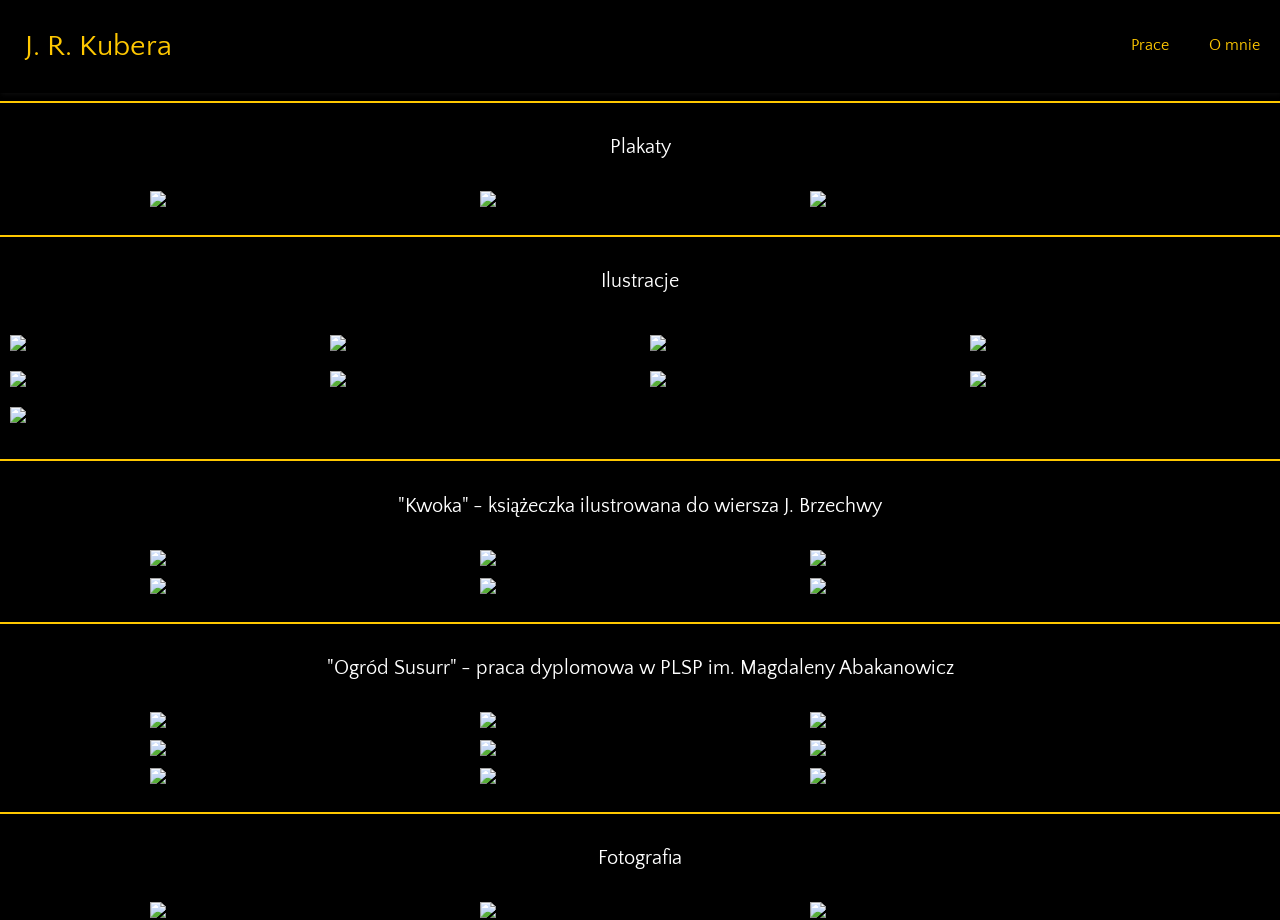
==== index.html @ 3f0de629 "Add files via upload" ====
<!DOCTYPE html>
<html>
    <head>
        <meta charset="utf-8">
        <meta http-equiv="X-UA-Compatible" content="IE=edge">
        <title>J. Kubera portfolio</title>
        <meta name="description" content="">
        <meta name="viewport" content="width=device-width, initial-scale=1">
        <link rel="stylesheet" href="styles.css">
    </head>
    <body>
        <div class="nav-bar">
            <p class="logo">J. R. Kubera</p>
            <input class="side-menu" type="checkbox" id="side-menu"/><label class="hamb" for="side-menu"><span class="hamb-line">☰</span></label>
            <nav class="nav"><ul class="menu"><li><a href="index.html">Prace</a></li><li><a href="o-mnie.html">O mnie</a></li></nav>
        </div>

        <hr width="100%" size="2" color="#ffc800">

<div class="section">
    <div class="section-card"><p class="section-t" id="section-1">Plakaty</p></div>
<div class="flexbox">
    <img class="imgstyles" src="images/J_Kubera_pgr-plakat.jpg" data-zoom-image>
    <img class="imgstyles" src="images/Justyna Kubera 3A - Plakat.jpg" data-zoom-image>
    <img class="imgstyles" src="images/Justyna Kubera 4A - przejścia.jpg" data-zoom-image>
</div>
</div>
</br>
<hr width="100%" size="2" color="#ffc800">
<div class="section">
    <div class="section-card"><p class="section-t" id="section-2">Ilustracje</p></div>

<div class="grid" data-isotope='{ "itemSelector": ".grid-item", "getSortData": { "name": ".name", "category": "[data-category]" }, "masonry": { "columnWidth": ".grid-sizer" } }'>
    <div class="grid-sizer"></div>
    <img class="grid-item" src="images/7. wishtree.png" data-zoom-image>
    <img class="grid-item" src="images/8. Mira reading.png" data-zoom-image>
    <img class="grid-item" src="images/10. a spoonful of dragon.png" data-zoom-image>
    <img class="grid-item" src="images/4. bear your freedom.jpg" data-zoom-image>
    <img class="grid-item" src="images/9. sky.png" data-zoom-image>
    <img class="grid-item" src="images/1. fox.png" data-zoom-image>
    <img class="grid-item" src="images/2. ScanImage001.jpg" data-zoom-image>
    <!-- <img class="grid-item" src="images/3 .ScanImage002.jpg" data-zoom-image> -->
    <img class="grid-item" src="images/6. abandoned armor.png" data-zoom-image>
    <img class="grid-item" src="images/5. olm.png" data-zoom-image>
</div>
<div class="flexbox">

</div>
</div>

</br>
<hr width="100%" size="2" color="#ffc800">
<div class="section">
    <div class="section-card"><p class="section-t" id="section-3">"Kwoka" - książeczka ilustrowana do wiersza J. Brzechwy</p></div>
<div class="flexbox">
    <img class="imgstyles" src="images/strony1-2.png" data-zoom-image>
    <img class="imgstyles" src="images/strony3-4.png" data-zoom-image>
    <img class="imgstyles" src="images/strony5-6 .png" data-zoom-image>
    <img class="imgstyles" src="images/strony7-8.png" data-zoom-image>
    <img class="imgstyles" src="images/strony9-10.png" data-zoom-image>
    <img class="imgstyles" src="images/strony11-12.png" data-zoom-image>
</div>
</br>
<hr width="100%" size="2" color="#ffc800">
<div class="section">
    <div class="section-card"><p class="section-t" id="section-4">"Ogród Susurr" - praca dyplomowa w PLSP im. Magdaleny Abakanowicz</p></div>
<div class="flexbox">
    <img class="imgstyles" src="images/okładka.jpg" data-zoom-image>
    <img class="imgstyles" src="images/Justyna Kubera 5A - Ogród Susurr - tekst11.jpg" data-zoom-image>
    <img class="imgstyles" src="images/Justyna Kubera 5A - Ogród Susurr - tekst13.jpg" data-zoom-image>
    <img class="imgstyles" src="images/Justyna Kubera 5A - Ogród Susurr - tekst14.jpg" data-zoom-image>
    <img class="imgstyles" src="images/Justyna Kubera 5A - Ogród Susurr - tekst15.jpg" data-zoom-image>
    <img class="imgstyles" src="images/Justyna Kubera 5A - Ogród Susurr - tekst24.jpg" data-zoom-image>
    <img class="imgstyles" src="images/Justyna Kubera 5A - Ogród Susurr - tekst38.jpg" data-zoom-image>
    <img class="imgstyles" src="images/Justyna Kubera 5A - Ogród Susurr - tekst39.jpg" data-zoom-image>
    <img class="imgstyles" src="images/wklejka.jpg" data-zoom-image>
</div>
</br>
<hr width="100%" size="2" color="#ffc800">
<div class="section">
    <div class="section-card"><p class="section-t" id="section-5">Fotografia</p></div>
<div class="flexbox" >
    <img class="imgstyles" src="images/1. DSC_0032.jpg" data-zoom-image>
    <img class="imgstyles" src="images/2. 20260319_125252_n2.jpg" data-zoom-image>
    <img class="imgstyles" src="images/3. 20260409_114110_n6.jpg" data-zoom-image>
    <!-- <img class="imgstyles" src="images/4. DSC_0002_c5.jpg" data-zoom-image> -->
    <!-- <img class="grid-item" src="images/5. 20260319_095130_c4-3.jpg" data-zoom-image>
    <img class="grid-item" src="images/6. 20260410_213228_c7-3.jpg" data-zoom-image>
    <img class="grid-item" src="images/7. 20260410_213252_c8-3.jpg" data-zoom-image>
    <img class="grid-item" src="images/8. 20260410_213713_c9-3.jpg" data-zoom-image> -->
</div>

</div>



<script src="image-zoom.js"></script>
<script src="isotpoe.js"></script>
<script src="masonary.js"></script>

    </body>
</html>
---- styles.css ----
@import url('https://fonts.googleapis.com/css2?family=Quattrocento+Sans:ital,wght@0,400;0,700;1,400;1,700&display=swap');

html body * {
  box-sizing: border-box;
  font-family: Quattrocento Sans;
}

body {
    margin: 0;
    padding: 0;
    background-color: #000000
}

.flexbox{
    display: flex;
    justify-content: center;
    gap: 10px;
    flex-wrap: wrap;
    width: 100vw;
}

.grid-sizer {
 width: 25%;
}


.grid-item {
    width: 25%;
    padding: 10px;
}


.imgstyles {
    height: auto;
    object-fit: fill;
    width: 25%;
    margin-bottom: 2px;
}

.flexbox img:hover {
    transform: scale(1.02);
}

.grid img:hover {
    transform: scale(1.02);
}

/* Category bars */

.section-card {
    padding: 3px 10px;
    width: 100%;
    background-color: #000000;
    margin-bottom: 10px;
    margin-top: 10px;
}

.section-t{
    text-align: center;
    font-size: 20px;
    color: #ffffff;
    background-color: ##000000;
}

/* nagivation bar */

.nav-bar {
    background-color:  #000000;
    box-shadow: 1px 1px 5px 0px #0f0f0f;
    position: relative;
    top: 0;
    width: 100%;

}

.nav{
    width: 100%;
    height: 100%;
    position: relative;
    background-color: #050505;
    overflow: hidden;
    z-index: 2;

}
.menu a{
    display: block;
    padding: 20px;
    color: #ffc800;
    text-decoration: none;
}
.menu a:hover{
    background-color: #000000
}

.nav{
    max-height: 0;
    transition: max-height .5s ease-out;
}


ul{
    list-style: none;
}

.logo {
    display: inline-block;
    color: #ffc800;
    font-size: 30px;
    margin-left: 25px;
}

.hamb{
    cursor: pointer;
    float: right;
    padding: 40px 20px;
}/* Style label tag */

.hamb-line {
    background: #ffc800;
    display: block;
    height: 2px;
    position: relative;
    width: 24px;

} /* Style span tag */

.hamb-line::before,
.hamb-line::after{
    background: #ffc800;
    content: '';
    display: block;
    height: 100%;
    position: absolute;
    transition: all .2s ease-out;
    width: 100%;
}
.hamb-line::before{
    top: 5px;
}
.hamb-line::after{
    top: -5px;
}

.side-menu {
    display: none;
}

/* Toggle menu icon */
.side-menu:checked ~ nav{
    max-height: 100%;
}

.side-menu:checked ~ .hamb .hamb-line {
    background: transparent;
}

.side-menu:checked ~ .hamb .hamb-line::before {
    transform: rotate(-45deg);
    top:0;
}

.side-menu:checked ~ .hamb .hamb-line::after {
    transform: rotate(45deg);
    top:0;
}


/* On me section styling */

.biz-card {
    background-color: #000000;
    overflow: auto;
    padding: 10px;
}

.biz-card-photo {
    float: left;
    margin: 2px;
    margin-right: 30px;
    height: auto;
    object-fit: fill;
    width: 35%;
}

.biz-card p {
    margin: 0px;
    font-size: 15px;
    color: #ffffff;
    background-color: #000000;
    text-indent: 0px;
}

.t-container {
    padding: 10px;
    background-color: #000000;
}

.t-container h3 {
    color:#ffffff;
    font-size: 25px;
    margin: 0px;
    background-color: #000000;
}

.biz-card h4 {
    color:#ffffff;
    font-size: 15px;
    margin: 0px;
    background-color: #000000;
}

/* media checks, code stuff */

@media (min-width: 768px) {
    .nav{
        max-height: none;
        top: 0;
        position: relative;
        float: right;
        width: fit-content;
        background-color: transparent;
    }
    .menu li{
        float: left;
    }
    .menu a:hover{
        background-color: transparent;
        color: #ffea9e

    }

    .hamb{
        display: none;
    }
}


@media screen and (max-width: 768px) {
    .grid { display: block
    }

   .grid-item {
    width: 100%;
    height: auto;
}
    .imgstyles {
        width: 100%;
    }

    .left {float:none}
    .right{float:none}

    .flexbox {
        display: block;
        width: 100%;
    }
} 

/* data for zoom js */

[data-zoom-backdrop] {
	position: fixed;
	top: 0;
	left: 0;
	width: 100vw;
	height: 100vh;
	z-index: 900;
	background-color: rgba(255, 255, 255, 1);
	opacity: 0;
	transition: opacity 400ms ease;
	pointer-events: none;
}

[data-zoom-backdrop='active'] {
	opacity: 1;
	pointer-events: auto;
}

[data-zoom-image] {
	position: relative;
	z-index: 800;
	transform: none;
	transition: transform 400ms ease;
	cursor: zoom-in;
}

[data-zoom-image='active'] {
	z-index: 1000;
	cursor: zoom-out;
}
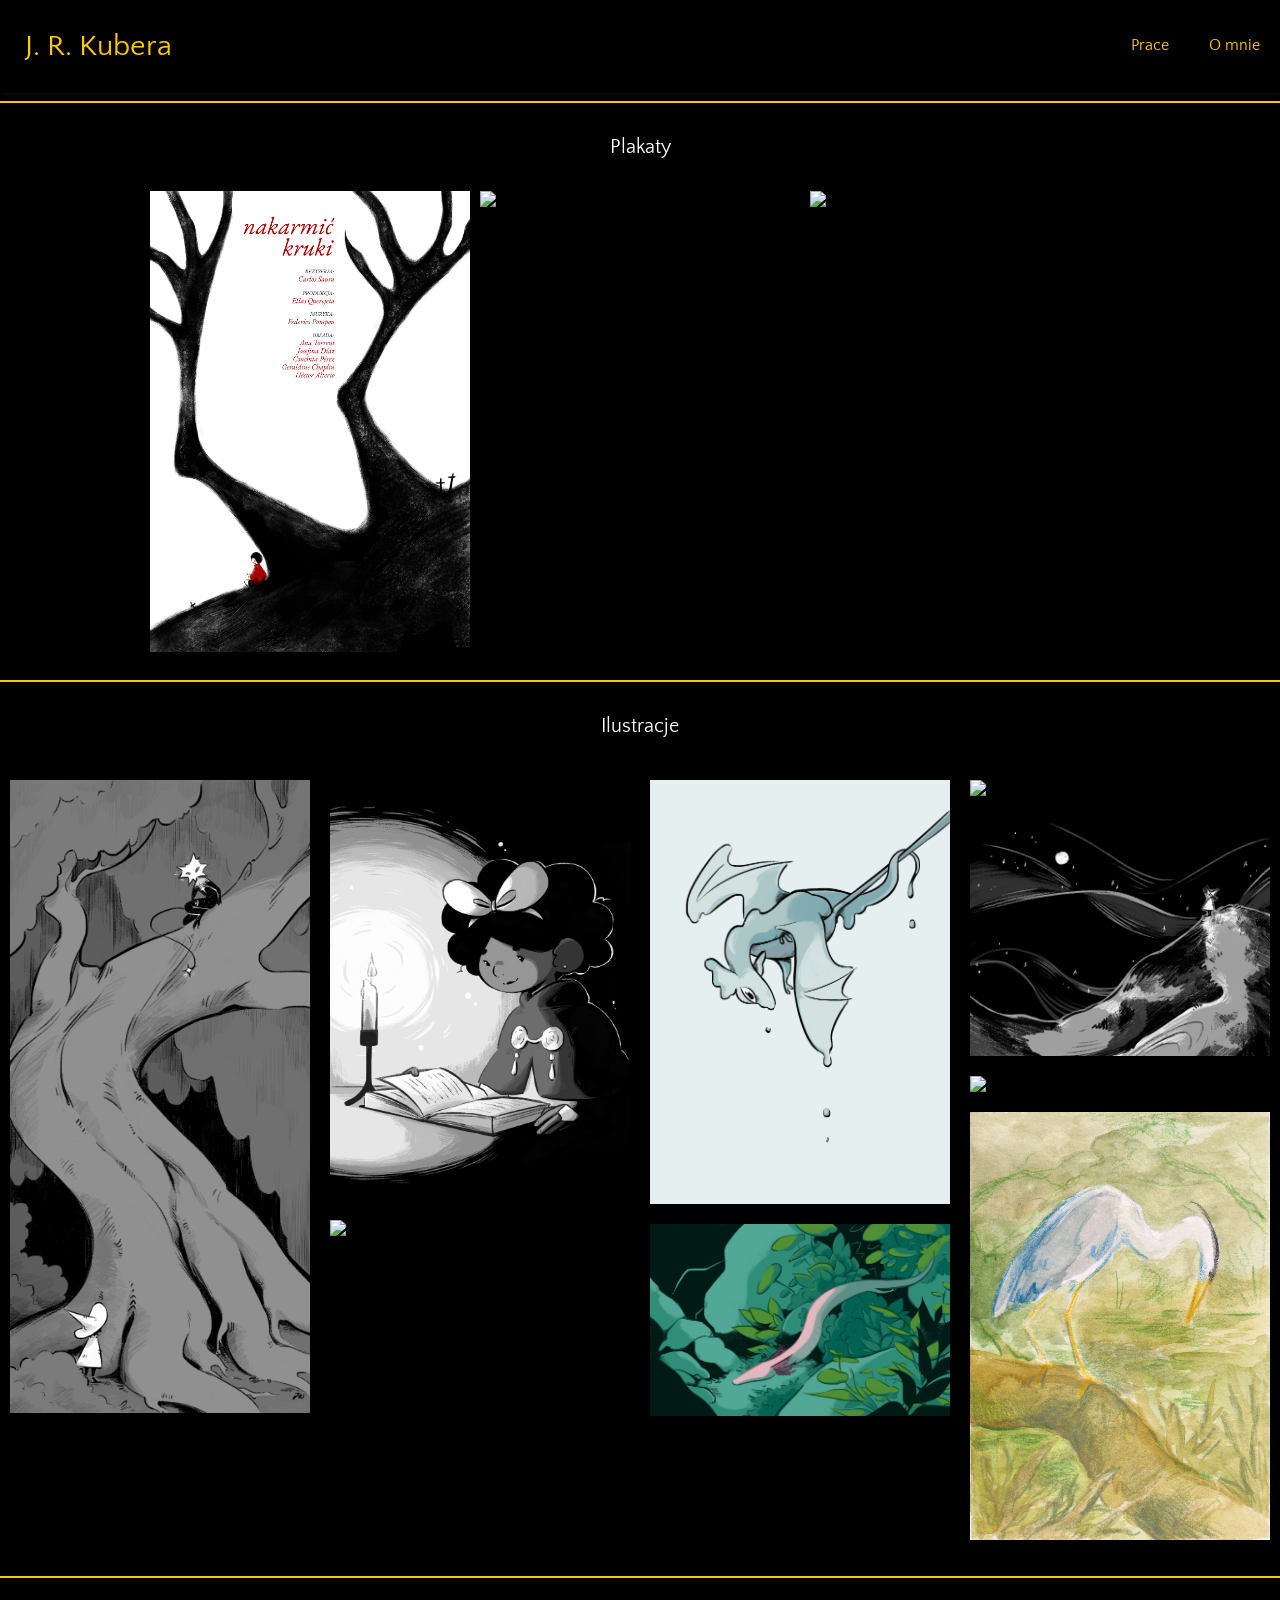
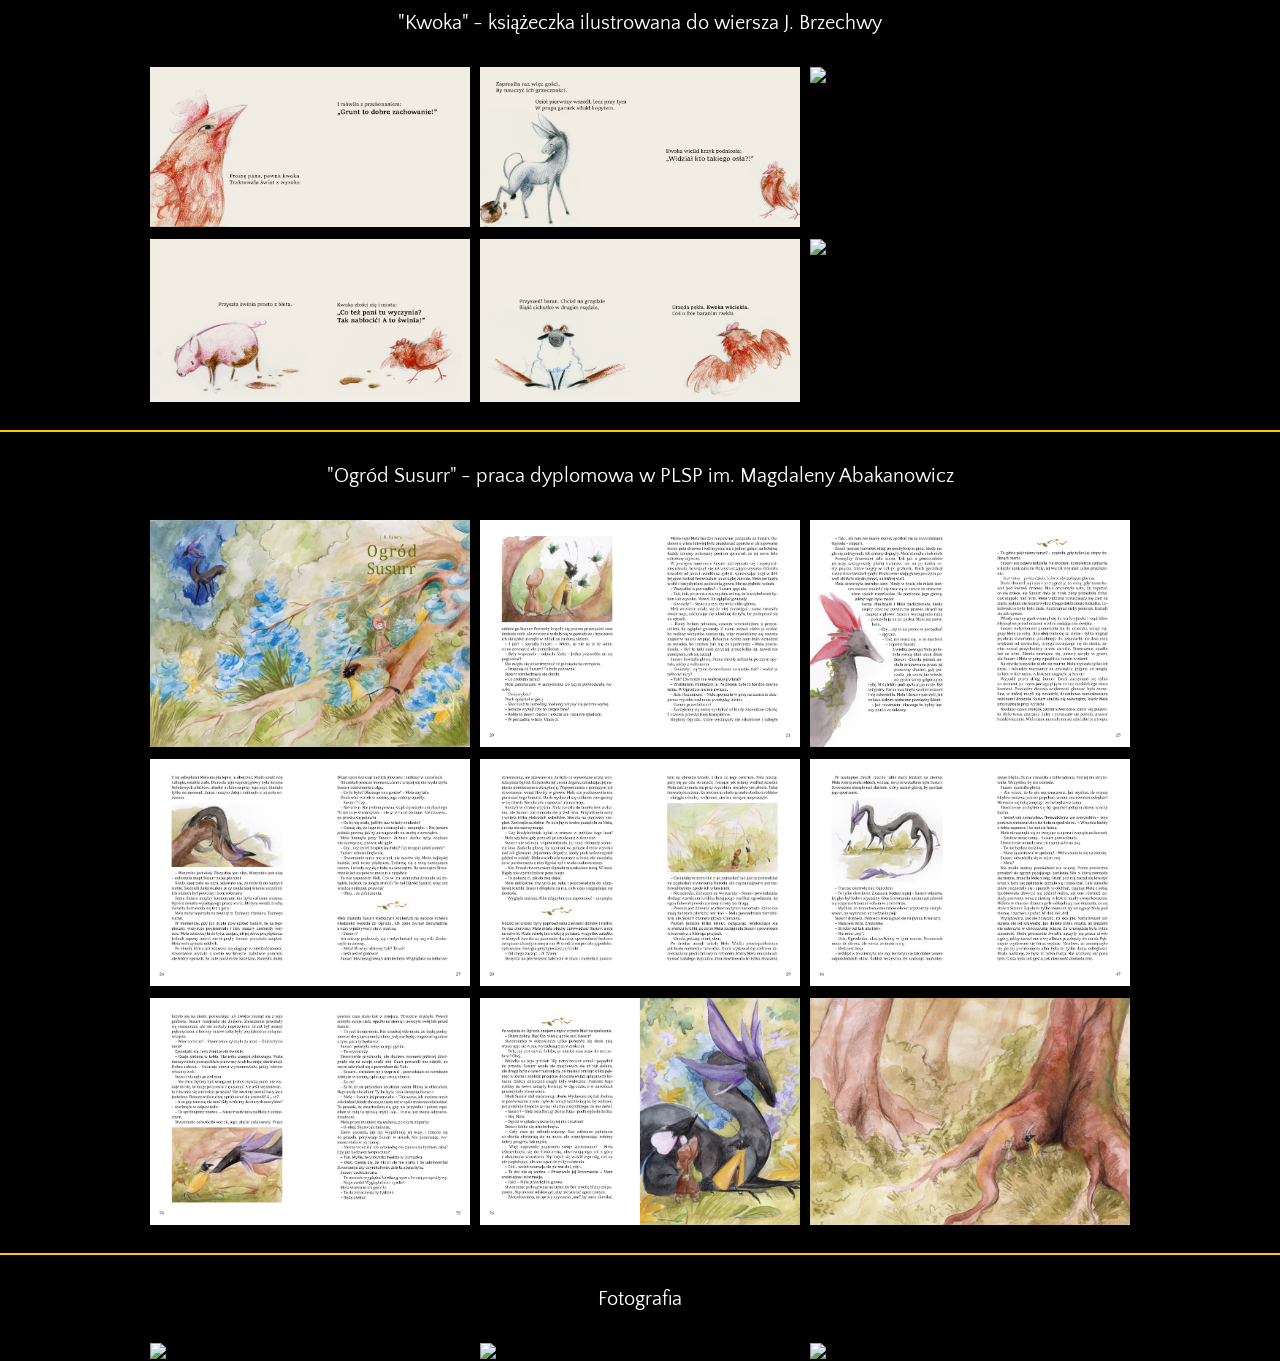
==== commit 87448f72: "Update index.html" ====
--- a/index.html
+++ b/index.html
@@ -20,9 +20,9 @@
 <div class="section">
     <div class="section-card"><p class="section-t" id="section-1">Plakaty</p></div>
 <div class="flexbox">
-    <img class="imgstyles" src="images/J_Kubera_pgr-plakat.jpg" data-zoom-image>
-    <img class="imgstyles" src="images/Justyna Kubera 3A - Plakat.jpg" data-zoom-image>
-    <img class="imgstyles" src="images/Justyna Kubera 4A - przejścia.jpg" data-zoom-image>
+    <img class="imgstyles" src="J_Kubera_pgr-plakat.jpg" data-zoom-image>
+    <img class="imgstyles" src="Justyna Kubera 3A - Plakat.jpg" data-zoom-image>
+    <img class="imgstyles" src="Justyna Kubera 4A - przejścia.jpg" data-zoom-image>
 </div>
 </div>
 </br>
@@ -32,16 +32,16 @@
 
 <div class="grid" data-isotope='{ "itemSelector": ".grid-item", "getSortData": { "name": ".name", "category": "[data-category]" }, "masonry": { "columnWidth": ".grid-sizer" } }'>
     <div class="grid-sizer"></div>
-    <img class="grid-item" src="images/7. wishtree.png" data-zoom-image>
-    <img class="grid-item" src="images/8. Mira reading.png" data-zoom-image>
-    <img class="grid-item" src="images/10. a spoonful of dragon.png" data-zoom-image>
-    <img class="grid-item" src="images/4. bear your freedom.jpg" data-zoom-image>
-    <img class="grid-item" src="images/9. sky.png" data-zoom-image>
-    <img class="grid-item" src="images/1. fox.png" data-zoom-image>
-    <img class="grid-item" src="images/2. ScanImage001.jpg" data-zoom-image>
-    <!-- <img class="grid-item" src="images/3 .ScanImage002.jpg" data-zoom-image> -->
-    <img class="grid-item" src="images/6. abandoned armor.png" data-zoom-image>
-    <img class="grid-item" src="images/5. olm.png" data-zoom-image>
+    <img class="grid-item" src="7. wishtree.png" data-zoom-image>
+    <img class="grid-item" src="8. Mira reading.png" data-zoom-image>
+    <img class="grid-item" src="10. a spoonful of dragon.png" data-zoom-image>
+    <img class="grid-item" src="4. bear your freedom.jpg" data-zoom-image>
+    <img class="grid-item" src="9. sky.png" data-zoom-image>
+    <img class="grid-item" src="1. fox.png" data-zoom-image>
+    <img class="grid-item" src="2. ScanImage001.jpg" data-zoom-image>
+    <!-- <img class="grid-item" src="3 .ScanImage002.jpg" data-zoom-image> -->
+    <img class="grid-item" src="6. abandoned armor.png" data-zoom-image>
+    <img class="grid-item" src="5. olm.png" data-zoom-image>
 </div>
 <div class="flexbox">
 
@@ -53,41 +53,41 @@
 <div class="section">
     <div class="section-card"><p class="section-t" id="section-3">"Kwoka" - książeczka ilustrowana do wiersza J. Brzechwy</p></div>
 <div class="flexbox">
-    <img class="imgstyles" src="images/strony1-2.png" data-zoom-image>
-    <img class="imgstyles" src="images/strony3-4.png" data-zoom-image>
-    <img class="imgstyles" src="images/strony5-6 .png" data-zoom-image>
-    <img class="imgstyles" src="images/strony7-8.png" data-zoom-image>
-    <img class="imgstyles" src="images/strony9-10.png" data-zoom-image>
-    <img class="imgstyles" src="images/strony11-12.png" data-zoom-image>
+    <img class="imgstyles" src="strony1-2.png" data-zoom-image>
+    <img class="imgstyles" src="strony3-4.png" data-zoom-image>
+    <img class="imgstyles" src="strony5-6 .png" data-zoom-image>
+    <img class="imgstyles" src="strony7-8.png" data-zoom-image>
+    <img class="imgstyles" src="strony9-10.png" data-zoom-image>
+    <img class="imgstyles" src="strony11-12.png" data-zoom-image>
 </div>
 </br>
 <hr width="100%" size="2" color="#ffc800">
 <div class="section">
     <div class="section-card"><p class="section-t" id="section-4">"Ogród Susurr" - praca dyplomowa w PLSP im. Magdaleny Abakanowicz</p></div>
 <div class="flexbox">
-    <img class="imgstyles" src="images/okładka.jpg" data-zoom-image>
-    <img class="imgstyles" src="images/Justyna Kubera 5A - Ogród Susurr - tekst11.jpg" data-zoom-image>
-    <img class="imgstyles" src="images/Justyna Kubera 5A - Ogród Susurr - tekst13.jpg" data-zoom-image>
-    <img class="imgstyles" src="images/Justyna Kubera 5A - Ogród Susurr - tekst14.jpg" data-zoom-image>
-    <img class="imgstyles" src="images/Justyna Kubera 5A - Ogród Susurr - tekst15.jpg" data-zoom-image>
-    <img class="imgstyles" src="images/Justyna Kubera 5A - Ogród Susurr - tekst24.jpg" data-zoom-image>
-    <img class="imgstyles" src="images/Justyna Kubera 5A - Ogród Susurr - tekst38.jpg" data-zoom-image>
-    <img class="imgstyles" src="images/Justyna Kubera 5A - Ogród Susurr - tekst39.jpg" data-zoom-image>
-    <img class="imgstyles" src="images/wklejka.jpg" data-zoom-image>
+    <img class="imgstyles" src="okładka.jpg" data-zoom-image>
+    <img class="imgstyles" src="Justyna Kubera 5A - Ogród Susurr - tekst11.jpg" data-zoom-image>
+    <img class="imgstyles" src="Justyna Kubera 5A - Ogród Susurr - tekst13.jpg" data-zoom-image>
+    <img class="imgstyles" src="Justyna Kubera 5A - Ogród Susurr - tekst14.jpg" data-zoom-image>
+    <img class="imgstyles" src="Justyna Kubera 5A - Ogród Susurr - tekst15.jpg" data-zoom-image>
+    <img class="imgstyles" src="Justyna Kubera 5A - Ogród Susurr - tekst24.jpg" data-zoom-image>
+    <img class="imgstyles" src="Justyna Kubera 5A - Ogród Susurr - tekst38.jpg" data-zoom-image>
+    <img class="imgstyles" src="Justyna Kubera 5A - Ogród Susurr - tekst39.jpg" data-zoom-image>
+    <img class="imgstyles" src="wklejka.jpg" data-zoom-image>
 </div>
 </br>
 <hr width="100%" size="2" color="#ffc800">
 <div class="section">
     <div class="section-card"><p class="section-t" id="section-5">Fotografia</p></div>
 <div class="flexbox" >
-    <img class="imgstyles" src="images/1. DSC_0032.jpg" data-zoom-image>
-    <img class="imgstyles" src="images/2. 20260319_125252_n2.jpg" data-zoom-image>
-    <img class="imgstyles" src="images/3. 20260409_114110_n6.jpg" data-zoom-image>
-    <!-- <img class="imgstyles" src="images/4. DSC_0002_c5.jpg" data-zoom-image> -->
-    <!-- <img class="grid-item" src="images/5. 20260319_095130_c4-3.jpg" data-zoom-image>
-    <img class="grid-item" src="images/6. 20260410_213228_c7-3.jpg" data-zoom-image>
-    <img class="grid-item" src="images/7. 20260410_213252_c8-3.jpg" data-zoom-image>
-    <img class="grid-item" src="images/8. 20260410_213713_c9-3.jpg" data-zoom-image> -->
+    <img class="imgstyles" src="1. DSC_0032.jpg" data-zoom-image>
+    <img class="imgstyles" src="2. 20260319_125252_n2.jpg" data-zoom-image>
+    <img class="imgstyles" src="3. 20260409_114110_n6.jpg" data-zoom-image>
+    <!-- <img class="imgstyles" src="4. DSC_0002_c5.jpg" data-zoom-image> -->
+    <!-- <img class="grid-item" src="5. 20260319_095130_c4-3.jpg" data-zoom-image>
+    <img class="grid-item" src="6. 20260410_213228_c7-3.jpg" data-zoom-image>
+    <img class="grid-item" src="7. 20260410_213252_c8-3.jpg" data-zoom-image>
+    <img class="grid-item" src="8. 20260410_213713_c9-3.jpg" data-zoom-image> -->
 </div>
 
 </div>
@@ -99,4 +99,4 @@
 <script src="masonary.js"></script>
 
     </body>
-</html>+</html>
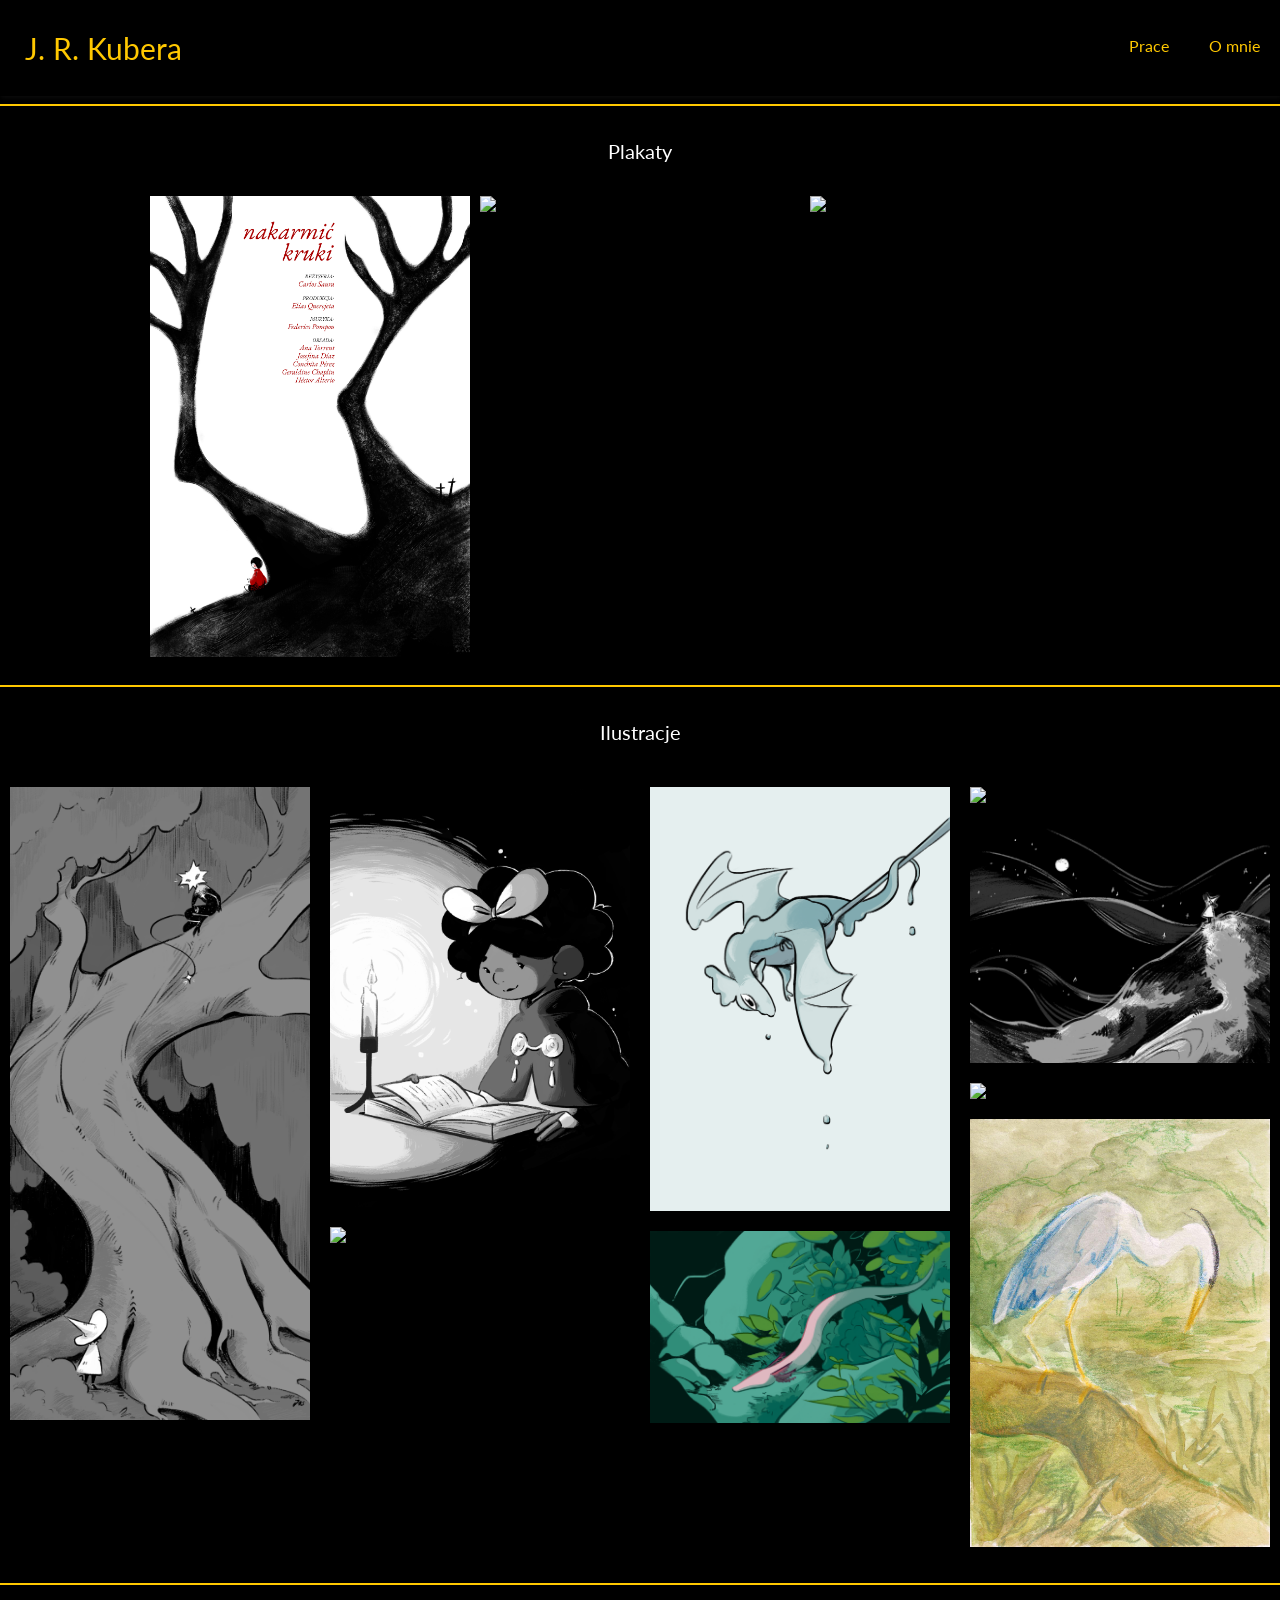
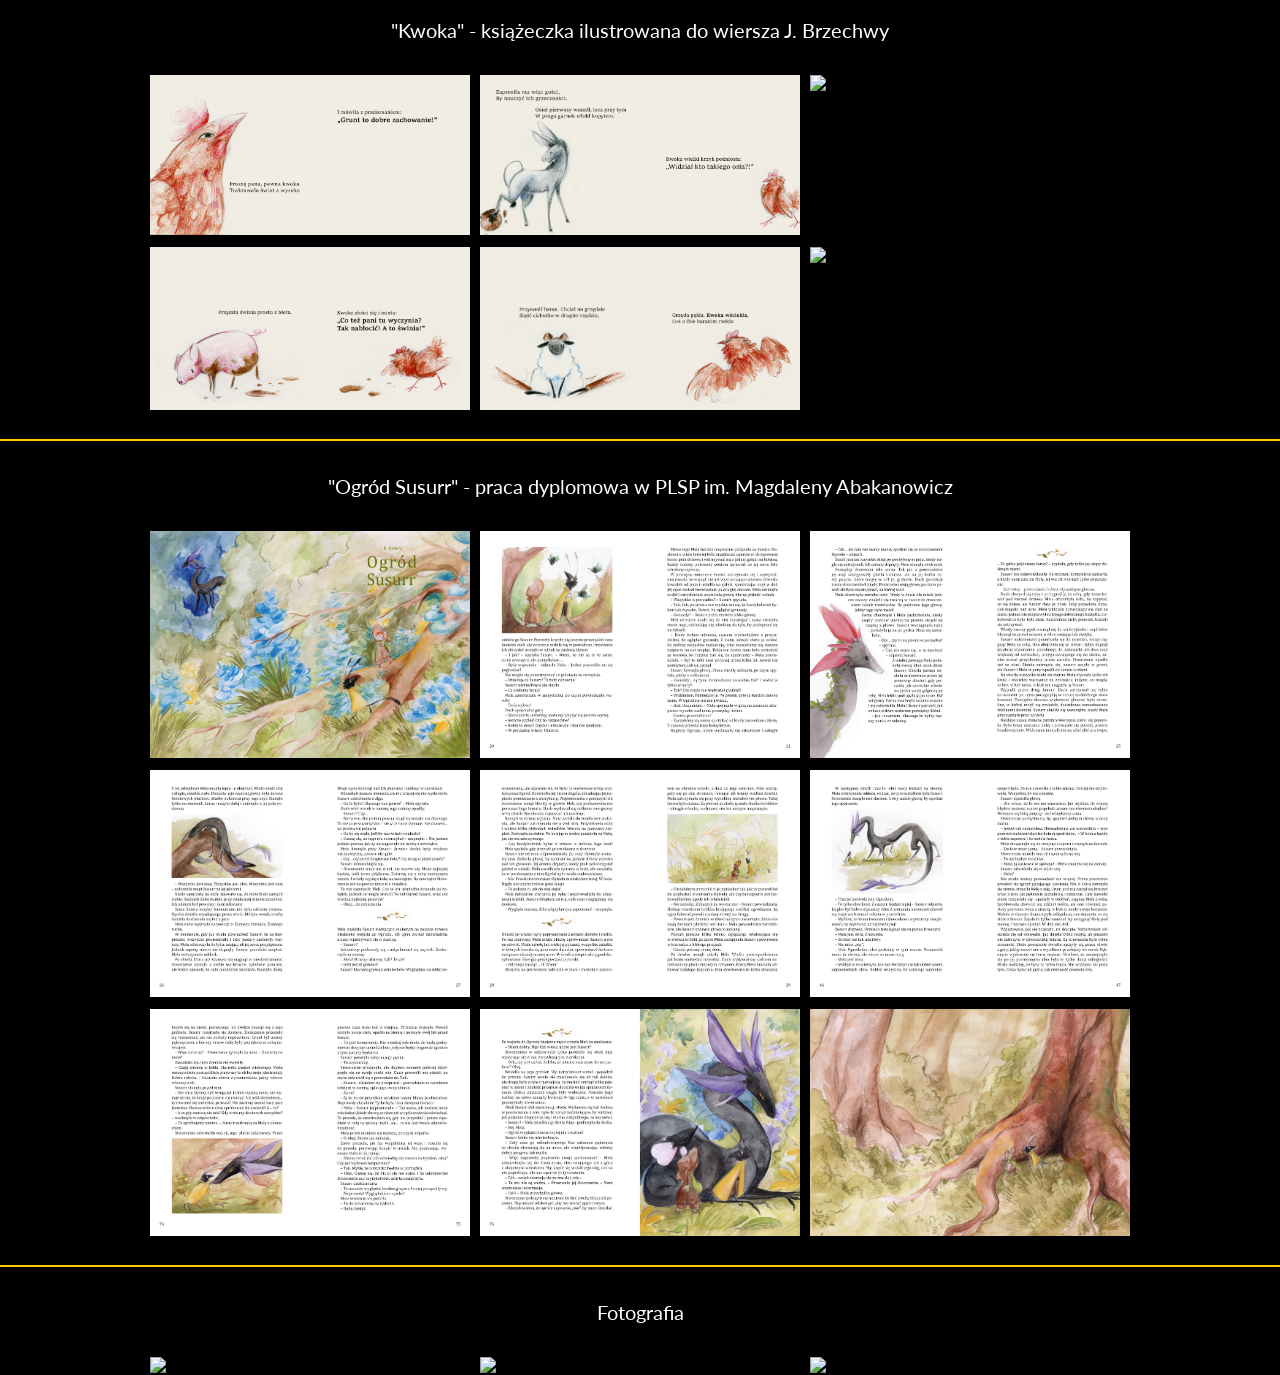
==== commit 436a3389: "Update index.html" ====
--- a/index.html
+++ b/index.html
@@ -80,9 +80,9 @@
 <div class="section">
     <div class="section-card"><p class="section-t" id="section-5">Fotografia</p></div>
 <div class="flexbox" >
-    <img class="imgstyles" src="1. DSC_0032.jpg" data-zoom-image>
-    <img class="imgstyles" src="2. 20260319_125252_n2.jpg" data-zoom-image>
-    <img class="imgstyles" src="3. 20260409_114110_n6.jpg" data-zoom-image>
+    <img class="imgstyles" src="https://i.imgur.com/fmVANro.jpeg" data-zoom-image>
+    <img class="imgstyles" src="https://i.imgur.com/caUwOHu.jpeg" data-zoom-image>
+    <img class="imgstyles" src="https://i.imgur.com/yc0O20A.jpeg" data-zoom-image>
     <!-- <img class="imgstyles" src="4. DSC_0002_c5.jpg" data-zoom-image> -->
     <!-- <img class="grid-item" src="5. 20260319_095130_c4-3.jpg" data-zoom-image>
     <img class="grid-item" src="6. 20260410_213228_c7-3.jpg" data-zoom-image>
@@ -97,6 +97,23 @@
 <script src="image-zoom.js"></script>
 <script src="isotpoe.js"></script>
 <script src="masonary.js"></script>
+    <script src="https://unpkg.com/imagesloaded@5/imagesloaded.pkgd.min.js"></script>
+<script>
+
+var grid = document.querySelector('.grid');
+var iso;
+
+imagesLoaded( grid, function() {
+  // init Isotope after all images have loaded
+  iso = new Isotope( grid, {
+    itemSelector: '.grid-item',
+    percentPosition: true,
+    masonry: {
+      columnWidth: '.grid-sizer'
+    }
+  });
+});
+</script>
 
     </body>
 </html>
--- a/styles.css
+++ b/styles.css
@@ -1,8 +1,8 @@
-@import url('https://fonts.googleapis.com/css2?family=Quattrocento+Sans:ital,wght@0,400;0,700;1,400;1,700&display=swap');
+@import url('https://fonts.googleapis.com/css2?family=Lato:ital,wght@0,100;0,300;0,400;0,700;0,900;1,100;1,300;1,400;1,700;1,900&display=swap');
 
 html body * {
   box-sizing: border-box;
-  font-family: Quattrocento Sans;
+  font-family: Lato;
 }
 
 body {
@@ -287,4 +287,4 @@
 [data-zoom-image='active'] {
 	z-index: 1000;
 	cursor: zoom-out;
-}+}
